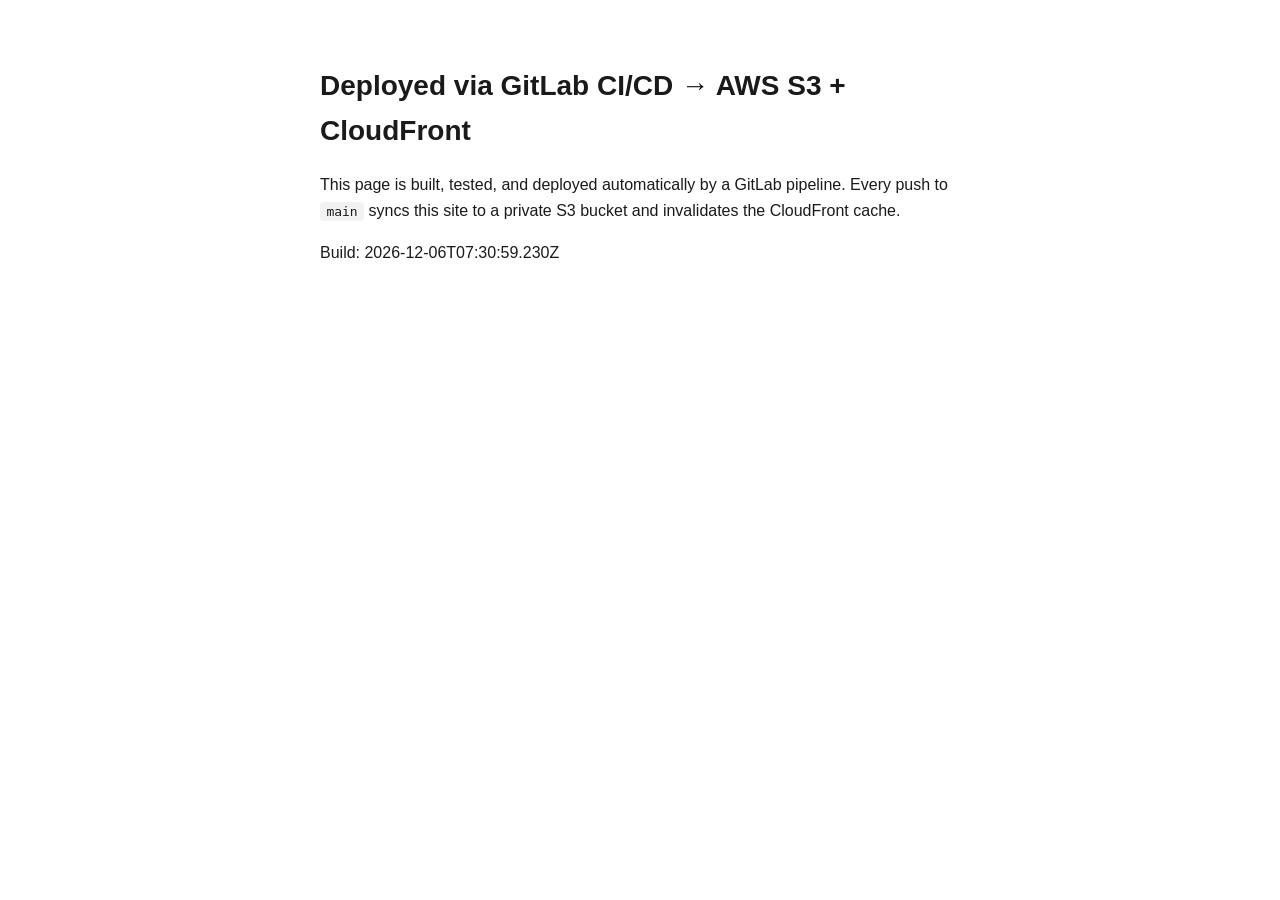
==== site/index.html @ 83e54b67 "Add GitLab CI/CD pipeline for static site deploy to AWS S3+CloudFront Build/test/deploy pipeline wit" ====
<!DOCTYPE html>
<html lang="en">
<head>
  <meta charset="UTF-8">
  <meta name="viewport" content="width=device-width, initial-scale=1.0">
  <title>Static Site on AWS via GitLab CI/CD</title>
  <link rel="stylesheet" href="style.css">
</head>
<body>
  <main>
    <h1>Deployed via GitLab CI/CD → AWS S3 + CloudFront</h1>
    <p>
      This page is built, tested, and deployed automatically by a GitLab
      pipeline. Every push to <code>main</code> syncs this site to a private
      S3 bucket and invalidates the CloudFront cache.
    </p>
    <p>Build: <span id="build-info">local</span></p>
  </main>
  <script src="script.js"></script>
</body>
</html>
---- site/style.css ----
body {
  font-family: -apple-system, BlinkMacSystemFont, "Segoe UI", sans-serif;
  max-width: 640px;
  margin: 4rem auto;
  padding: 0 1.5rem;
  color: #1a1a1a;
  line-height: 1.6;
}

h1 {
  font-size: 1.75rem;
}

code {
  background: #f2f2f2;
  padding: 0.15rem 0.4rem;
  border-radius: 4px;
}
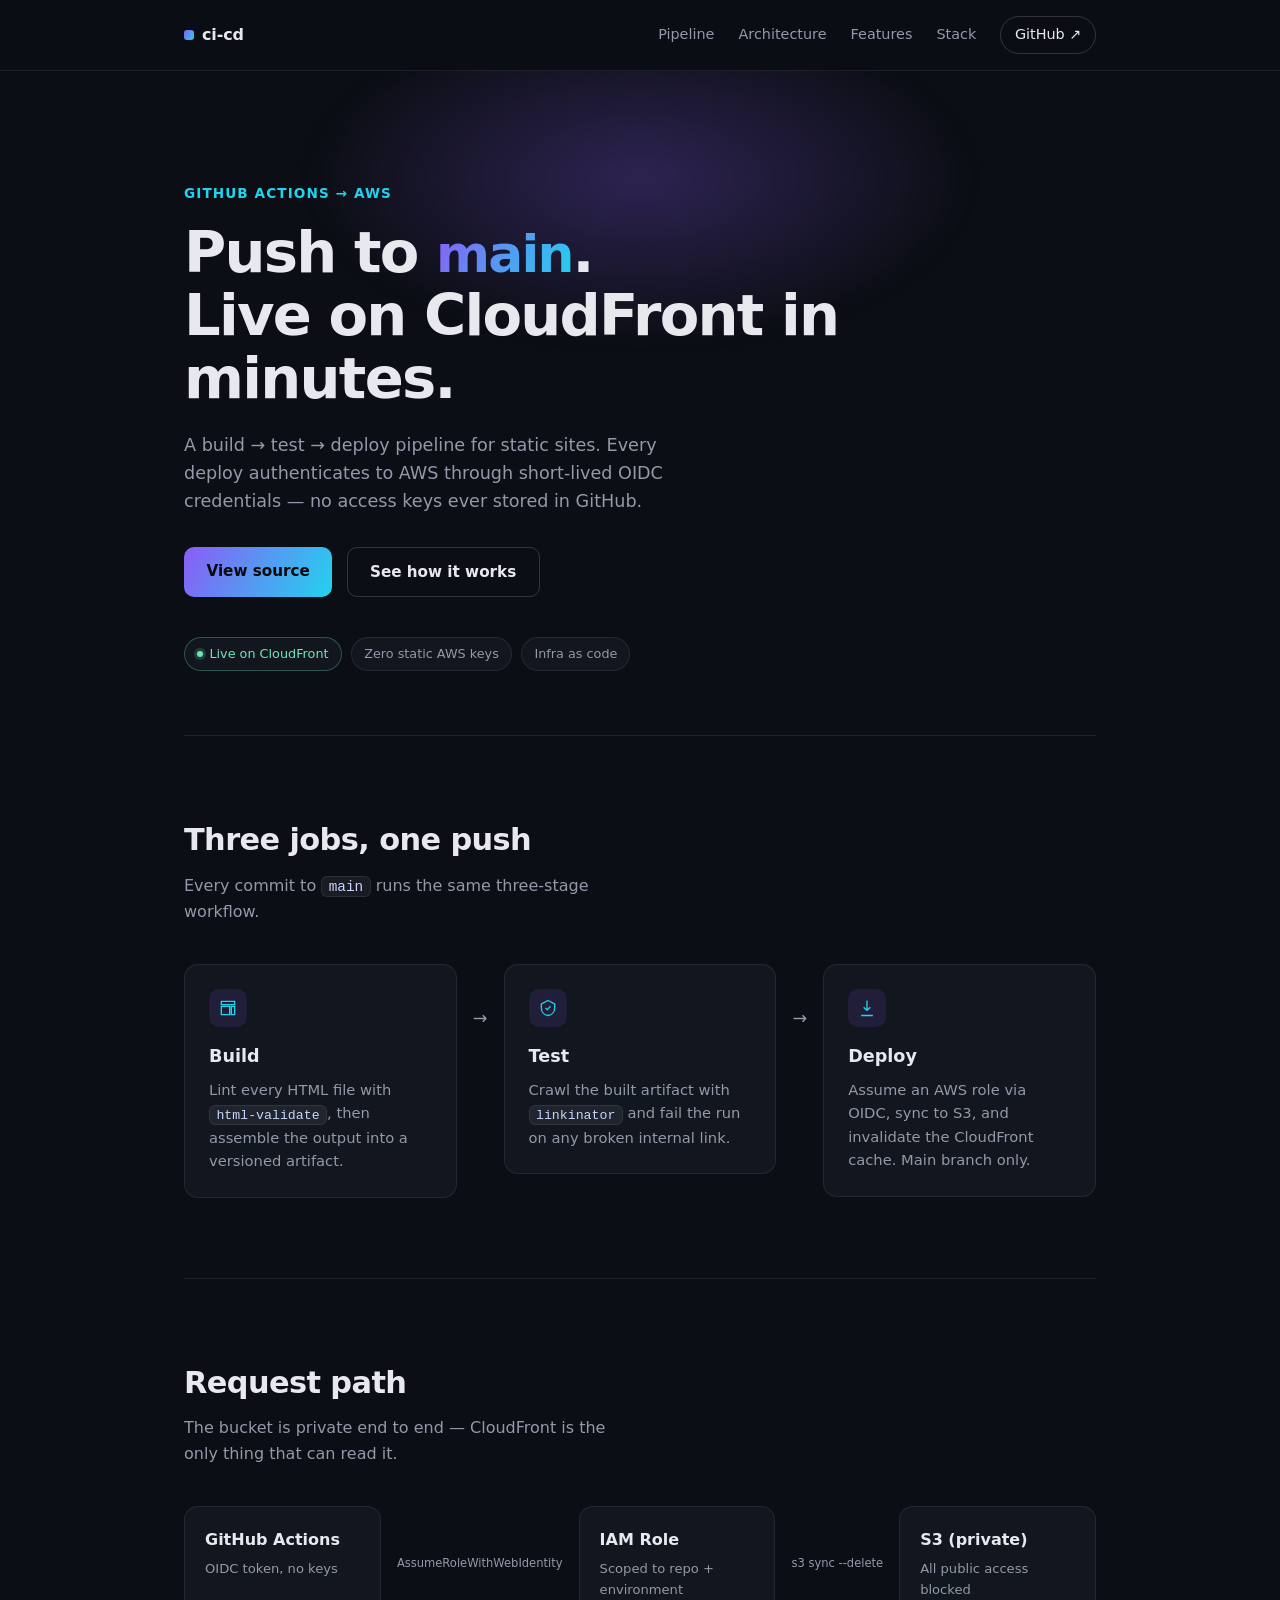
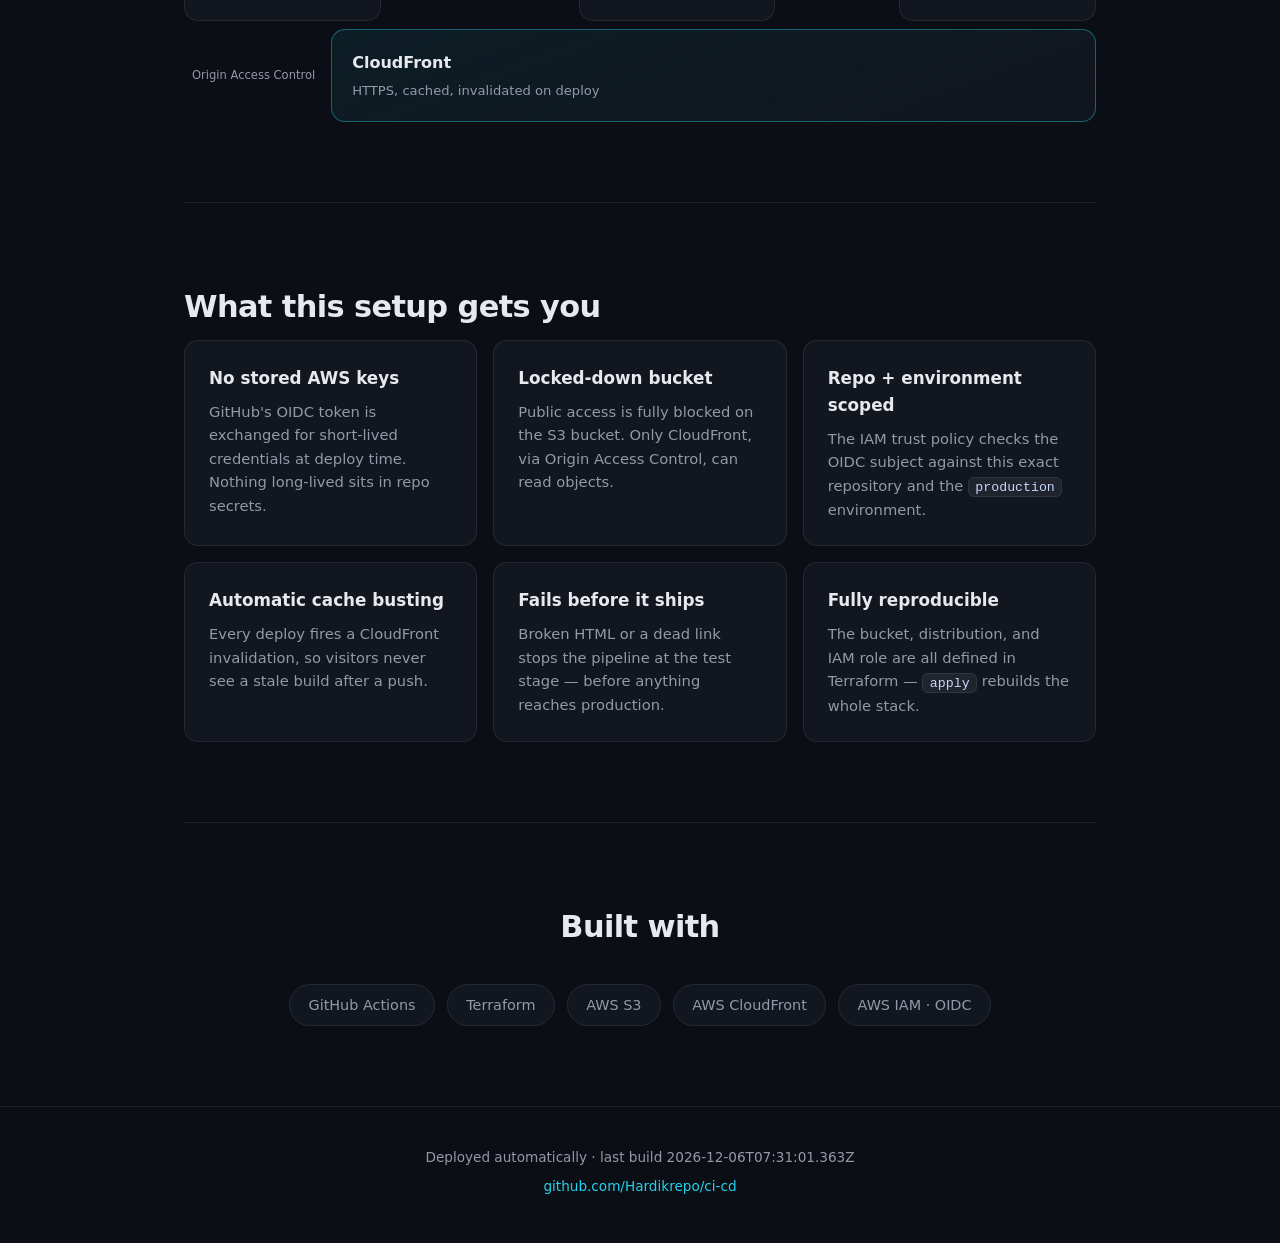
==== commit d95e5712: "Redesign static site as a landing page for the pipeline itself Dark-themed, self-contained (no exter" ====
--- a/site/index.html
+++ b/site/index.html
@@ -3,19 +3,159 @@
 <head>
   <meta charset="UTF-8">
   <meta name="viewport" content="width=device-width, initial-scale=1.0">
-  <title>Static Site on AWS via GitLab CI/CD</title>
+  <title>CI/CD → AWS · GitHub Actions to S3 + CloudFront</title>
+  <meta name="description" content="A GitHub Actions pipeline that builds, tests, and deploys a static site to a private S3 bucket behind CloudFront, authenticating to AWS via OIDC — no stored keys.">
   <link rel="stylesheet" href="style.css">
 </head>
 <body>
-  <main>
-    <h1>Deployed via GitLab CI/CD → AWS S3 + CloudFront</h1>
-    <p>
-      This page is built, tested, and deployed automatically by a GitLab
-      pipeline. Every push to <code>main</code> syncs this site to a private
-      S3 bucket and invalidates the CloudFront cache.
-    </p>
-    <p>Build: <span id="build-info">local</span></p>
+  <header class="nav">
+    <div class="nav-inner">
+      <a class="brand" href="#top">
+        <span class="brand-mark" aria-hidden="true"></span>
+        ci-cd
+      </a>
+      <nav class="nav-links">
+        <a href="#pipeline">Pipeline</a>
+        <a href="#architecture">Architecture</a>
+        <a href="#features">Features</a>
+        <a href="#stack">Stack</a>
+        <a class="nav-cta" href="https://github.com/Hardikrepo/ci-cd">GitHub ↗</a>
+      </nav>
+    </div>
+  </header>
+
+  <main id="top">
+    <section class="hero">
+      <div class="hero-glow" aria-hidden="true"></div>
+      <p class="eyebrow">GitHub Actions &rarr; AWS</p>
+      <h1>Push to <code>main</code>.<br>Live on CloudFront in minutes.</h1>
+      <p class="hero-sub">
+        A build &rarr; test &rarr; deploy pipeline for static sites. Every
+        deploy authenticates to AWS through short-lived OIDC credentials —
+        no access keys ever stored in GitHub.
+      </p>
+      <div class="hero-actions">
+        <a class="btn btn-primary" href="https://github.com/Hardikrepo/ci-cd">View source</a>
+        <a class="btn btn-ghost" href="#architecture">See how it works</a>
+      </div>
+      <div class="hero-badges">
+        <span class="badge badge-live"><span class="dot"></span> Live on CloudFront</span>
+        <span class="badge">Zero static AWS keys</span>
+        <span class="badge">Infra as code</span>
+      </div>
+    </section>
+
+    <section id="pipeline" class="section">
+      <h2>Three jobs, one push</h2>
+      <p class="section-sub">Every commit to <code>main</code> runs the same three-stage workflow.</p>
+
+      <ol class="pipeline">
+        <li class="pipeline-step">
+          <div class="pipeline-icon" aria-hidden="true">
+            <svg viewBox="0 0 24 24" fill="none" stroke="currentColor" stroke-width="1.6"><path d="M4 4h16v4H4zM4 10h10v10H4zM16 10h4v10h-4z"/></svg>
+          </div>
+          <h3>Build</h3>
+          <p>Lint every HTML file with <code>html-validate</code>, then assemble the output into a versioned artifact.</p>
+        </li>
+        <li class="pipeline-arrow" aria-hidden="true">&rarr;</li>
+        <li class="pipeline-step">
+          <div class="pipeline-icon" aria-hidden="true">
+            <svg viewBox="0 0 24 24" fill="none" stroke="currentColor" stroke-width="1.6"><path d="M9 12l2 2 4-4M12 3l8 4v5c0 5-3.5 8.5-8 9-4.5-.5-8-4-8-9V7l8-4z"/></svg>
+          </div>
+          <h3>Test</h3>
+          <p>Crawl the built artifact with <code>linkinator</code> and fail the run on any broken internal link.</p>
+        </li>
+        <li class="pipeline-arrow" aria-hidden="true">&rarr;</li>
+        <li class="pipeline-step">
+          <div class="pipeline-icon" aria-hidden="true">
+            <svg viewBox="0 0 24 24" fill="none" stroke="currentColor" stroke-width="1.6"><path d="M12 3v12m0 0l-4-4m4 4l4-4M5 21h14"/></svg>
+          </div>
+          <h3>Deploy</h3>
+          <p>Assume an AWS role via OIDC, sync to S3, and invalidate the CloudFront cache. Main branch only.</p>
+        </li>
+      </ol>
+    </section>
+
+    <section id="architecture" class="section">
+      <h2>Request path</h2>
+      <p class="section-sub">The bucket is private end to end — CloudFront is the only thing that can read it.</p>
+
+      <div class="diagram">
+        <div class="diagram-node">
+          <span class="diagram-label">GitHub Actions</span>
+          <span class="diagram-detail">OIDC token, no keys</span>
+        </div>
+        <div class="diagram-connector" aria-hidden="true">
+          <span>AssumeRoleWithWebIdentity</span>
+        </div>
+        <div class="diagram-node">
+          <span class="diagram-label">IAM Role</span>
+          <span class="diagram-detail">Scoped to repo + environment</span>
+        </div>
+        <div class="diagram-connector" aria-hidden="true">
+          <span>s3 sync --delete</span>
+        </div>
+        <div class="diagram-node">
+          <span class="diagram-label">S3 (private)</span>
+          <span class="diagram-detail">All public access blocked</span>
+        </div>
+        <div class="diagram-connector" aria-hidden="true">
+          <span>Origin Access Control</span>
+        </div>
+        <div class="diagram-node diagram-node-highlight">
+          <span class="diagram-label">CloudFront</span>
+          <span class="diagram-detail">HTTPS, cached, invalidated on deploy</span>
+        </div>
+      </div>
+    </section>
+
+    <section id="features" class="section">
+      <h2>What this setup gets you</h2>
+      <div class="grid">
+        <article class="card">
+          <h3>No stored AWS keys</h3>
+          <p>GitHub's OIDC token is exchanged for short-lived credentials at deploy time. Nothing long-lived sits in repo secrets.</p>
+        </article>
+        <article class="card">
+          <h3>Locked-down bucket</h3>
+          <p>Public access is fully blocked on the S3 bucket. Only CloudFront, via Origin Access Control, can read objects.</p>
+        </article>
+        <article class="card">
+          <h3>Repo + environment scoped</h3>
+          <p>The IAM trust policy checks the OIDC subject against this exact repository and the <code>production</code> environment.</p>
+        </article>
+        <article class="card">
+          <h3>Automatic cache busting</h3>
+          <p>Every deploy fires a CloudFront invalidation, so visitors never see a stale build after a push.</p>
+        </article>
+        <article class="card">
+          <h3>Fails before it ships</h3>
+          <p>Broken HTML or a dead link stops the pipeline at the test stage — before anything reaches production.</p>
+        </article>
+        <article class="card">
+          <h3>Fully reproducible</h3>
+          <p>The bucket, distribution, and IAM role are all defined in Terraform — <code>apply</code> rebuilds the whole stack.</p>
+        </article>
+      </div>
+    </section>
+
+    <section id="stack" class="section stack-section">
+      <h2>Built with</h2>
+      <ul class="stack-list">
+        <li>GitHub Actions</li>
+        <li>Terraform</li>
+        <li>AWS S3</li>
+        <li>AWS CloudFront</li>
+        <li>AWS IAM · OIDC</li>
+      </ul>
+    </section>
   </main>
+
+  <footer class="footer">
+    <p>Deployed automatically &middot; last build <span id="build-info">local</span></p>
+    <a href="https://github.com/Hardikrepo/ci-cd">github.com/Hardikrepo/ci-cd</a>
+  </footer>
+
   <script src="script.js"></script>
 </body>
 </html>
--- a/site/style.css
+++ b/site/style.css
@@ -1,18 +1,499 @@
+:root {
+  --bg: #0b0e14;
+  --bg-elevated: #12161f;
+  --border: rgba(255, 255, 255, 0.08);
+  --border-strong: rgba(255, 255, 255, 0.16);
+  --text: #e7e9ee;
+  --text-muted: #9399a8;
+  --accent-a: #8b5cf6;
+  --accent-b: #22d3ee;
+  --accent-gradient: linear-gradient(120deg, var(--accent-a), var(--accent-b));
+  --radius: 14px;
+  --max-width: 960px;
+}
+
+* {
+  box-sizing: border-box;
+}
+
+html {
+  scroll-behavior: smooth;
+}
+
 body {
-  font-family: -apple-system, BlinkMacSystemFont, "Segoe UI", sans-serif;
-  max-width: 640px;
-  margin: 4rem auto;
+  margin: 0;
+  background: var(--bg);
+  color: var(--text);
+  font-family: -apple-system, BlinkMacSystemFont, "Segoe UI", system-ui, sans-serif;
+  line-height: 1.6;
+  -webkit-font-smoothing: antialiased;
+}
+
+code {
+  font-family: ui-monospace, SFMono-Regular, "Cascadia Code", Consolas, monospace;
+  background: rgba(255, 255, 255, 0.06);
+  border: 1px solid var(--border);
+  padding: 0.1rem 0.4rem;
+  border-radius: 6px;
+  font-size: 0.9em;
+  color: #c9d6ff;
+}
+
+a {
+  color: inherit;
+}
+
+/* --- Nav --- */
+
+.nav {
+  position: sticky;
+  top: 0;
+  z-index: 10;
+  backdrop-filter: blur(12px);
+  background: rgba(11, 14, 20, 0.75);
+  border-bottom: 1px solid var(--border);
+}
+
+.nav-inner {
+  max-width: var(--max-width);
+  margin: 0 auto;
+  padding: 1rem 1.5rem;
+  display: flex;
+  align-items: center;
+  justify-content: space-between;
+}
+
+.brand {
+  display: flex;
+  align-items: center;
+  gap: 0.5rem;
+  font-weight: 700;
+  text-decoration: none;
+  color: var(--text);
+  letter-spacing: -0.01em;
+}
+
+.brand-mark {
+  width: 10px;
+  height: 10px;
+  border-radius: 3px;
+  background: var(--accent-gradient);
+}
+
+.nav-links {
+  display: flex;
+  align-items: center;
+  gap: 1.5rem;
+  font-size: 0.9rem;
+}
+
+.nav-links a {
+  text-decoration: none;
+  color: var(--text-muted);
+  transition: color 0.15s ease;
+}
+
+.nav-links a:hover {
+  color: var(--text);
+}
+
+.nav-cta {
+  border: 1px solid var(--border-strong);
+  padding: 0.4rem 0.85rem;
+  border-radius: 999px;
+  color: var(--text) !important;
+}
+
+/* --- Layout --- */
+
+main {
+  max-width: var(--max-width);
+  margin: 0 auto;
   padding: 0 1.5rem;
-  color: #1a1a1a;
-  line-height: 1.6;
-}
-
-h1 {
-  font-size: 1.75rem;
-}
-
-code {
-  background: #f2f2f2;
-  padding: 0.15rem 0.4rem;
-  border-radius: 4px;
-}
+}
+
+.section {
+  padding: 5rem 0;
+  border-top: 1px solid var(--border);
+}
+
+.section h2 {
+  font-size: 1.9rem;
+  margin: 0 0 0.5rem;
+  letter-spacing: -0.02em;
+}
+
+.section-sub {
+  color: var(--text-muted);
+  margin: 0 0 2.5rem;
+  max-width: 42ch;
+}
+
+/* --- Hero --- */
+
+.hero {
+  position: relative;
+  padding: 7rem 0 4rem;
+  overflow: hidden;
+}
+
+.hero-glow {
+  position: absolute;
+  top: -20%;
+  left: 50%;
+  transform: translateX(-50%);
+  width: 60rem;
+  height: 30rem;
+  background: radial-gradient(closest-side, rgba(139, 92, 246, 0.28), transparent 70%);
+  filter: blur(10px);
+  pointer-events: none;
+  z-index: -1;
+}
+
+.eyebrow {
+  color: var(--accent-b);
+  font-weight: 600;
+  font-size: 0.85rem;
+  letter-spacing: 0.08em;
+  text-transform: uppercase;
+  margin: 0 0 1rem;
+}
+
+.hero h1 {
+  font-size: clamp(2.2rem, 5vw, 3.6rem);
+  line-height: 1.1;
+  letter-spacing: -0.03em;
+  margin: 0 0 1.25rem;
+  max-width: 18ch;
+}
+
+.hero h1 code {
+  font-family: inherit;
+  background: none;
+  border: none;
+  padding: 0;
+  color: transparent;
+  background-image: var(--accent-gradient);
+  background-clip: text;
+  -webkit-background-clip: text;
+}
+
+.hero-sub {
+  color: var(--text-muted);
+  font-size: 1.1rem;
+  max-width: 46ch;
+  margin: 0 0 2rem;
+}
+
+.hero-actions {
+  display: flex;
+  gap: 0.9rem;
+  flex-wrap: wrap;
+  margin-bottom: 2.5rem;
+}
+
+.btn {
+  display: inline-block;
+  padding: 0.75rem 1.4rem;
+  border-radius: 10px;
+  font-weight: 600;
+  text-decoration: none;
+  font-size: 0.95rem;
+  transition: transform 0.15s ease, opacity 0.15s ease;
+}
+
+.btn:hover {
+  transform: translateY(-1px);
+}
+
+.btn-primary {
+  background: var(--accent-gradient);
+  color: #08090c;
+}
+
+.btn-ghost {
+  border: 1px solid var(--border-strong);
+  color: var(--text);
+}
+
+.hero-badges {
+  display: flex;
+  gap: 0.6rem;
+  flex-wrap: wrap;
+}
+
+.badge {
+  display: inline-flex;
+  align-items: center;
+  gap: 0.4rem;
+  font-size: 0.8rem;
+  color: var(--text-muted);
+  border: 1px solid var(--border);
+  padding: 0.35rem 0.75rem;
+  border-radius: 999px;
+  background: var(--bg-elevated);
+}
+
+.badge-live {
+  color: #6ee7b7;
+  border-color: rgba(110, 231, 183, 0.3);
+}
+
+.dot {
+  width: 6px;
+  height: 6px;
+  border-radius: 50%;
+  background: #6ee7b7;
+  box-shadow: 0 0 0 3px rgba(110, 231, 183, 0.18);
+}
+
+/* --- Pipeline --- */
+
+.pipeline {
+  list-style: none;
+  margin: 0;
+  padding: 0;
+  display: grid;
+  grid-template-columns: 1fr auto 1fr auto 1fr;
+  gap: 1rem;
+  align-items: start;
+}
+
+.pipeline-step {
+  background: var(--bg-elevated);
+  border: 1px solid var(--border);
+  border-radius: var(--radius);
+  padding: 1.5rem;
+}
+
+.pipeline-step h3 {
+  margin: 0.9rem 0 0.5rem;
+  font-size: 1.1rem;
+}
+
+.pipeline-step p {
+  margin: 0;
+  color: var(--text-muted);
+  font-size: 0.92rem;
+}
+
+.pipeline-icon {
+  width: 38px;
+  height: 38px;
+  border-radius: 10px;
+  display: flex;
+  align-items: center;
+  justify-content: center;
+  background: rgba(139, 92, 246, 0.12);
+  color: var(--accent-b);
+}
+
+.pipeline-icon svg {
+  width: 20px;
+  height: 20px;
+}
+
+.pipeline-arrow {
+  display: flex;
+  align-items: center;
+  justify-content: center;
+  color: var(--text-muted);
+  padding-top: 2.5rem;
+  font-size: 1.1rem;
+}
+
+/* --- Architecture diagram --- */
+
+.diagram {
+  display: flex;
+  align-items: stretch;
+  flex-wrap: wrap;
+  gap: 0.5rem;
+}
+
+.diagram-node {
+  flex: 1 1 160px;
+  background: var(--bg-elevated);
+  border: 1px solid var(--border);
+  border-radius: var(--radius);
+  padding: 1.25rem;
+  display: flex;
+  flex-direction: column;
+  gap: 0.3rem;
+  min-width: 160px;
+}
+
+.diagram-node-highlight {
+  border-color: rgba(34, 211, 238, 0.4);
+  background: linear-gradient(160deg, rgba(34, 211, 238, 0.08), var(--bg-elevated));
+}
+
+.diagram-label {
+  font-weight: 700;
+  font-size: 1rem;
+}
+
+.diagram-detail {
+  color: var(--text-muted);
+  font-size: 0.82rem;
+}
+
+.diagram-connector {
+  flex: 0 0 auto;
+  display: flex;
+  align-items: center;
+  justify-content: center;
+  min-width: 90px;
+  text-align: center;
+  color: var(--text-muted);
+  font-size: 0.72rem;
+  position: relative;
+}
+
+.diagram-connector::before {
+  content: "";
+  position: absolute;
+  top: 50%;
+  left: 0;
+  right: 0;
+  height: 1px;
+  background: var(--border-strong);
+  z-index: -1;
+}
+
+.diagram-connector span {
+  background: var(--bg);
+  padding: 0.2rem 0.5rem;
+}
+
+/* --- Feature grid --- */
+
+.grid {
+  display: grid;
+  grid-template-columns: repeat(3, 1fr);
+  gap: 1rem;
+}
+
+.card {
+  background: var(--bg-elevated);
+  border: 1px solid var(--border);
+  border-radius: var(--radius);
+  padding: 1.5rem;
+  transition: border-color 0.15s ease, transform 0.15s ease;
+}
+
+.card:hover {
+  border-color: var(--border-strong);
+  transform: translateY(-2px);
+}
+
+.card h3 {
+  margin: 0 0 0.5rem;
+  font-size: 1.05rem;
+}
+
+.card p {
+  margin: 0;
+  color: var(--text-muted);
+  font-size: 0.92rem;
+}
+
+/* --- Stack --- */
+
+.stack-section {
+  text-align: center;
+}
+
+.stack-section h2 {
+  margin-bottom: 2rem;
+}
+
+.stack-list {
+  list-style: none;
+  margin: 0;
+  padding: 0;
+  display: flex;
+  flex-wrap: wrap;
+  justify-content: center;
+  gap: 0.75rem;
+}
+
+.stack-list li {
+  border: 1px solid var(--border);
+  border-radius: 999px;
+  padding: 0.55rem 1.15rem;
+  color: var(--text-muted);
+  font-size: 0.9rem;
+  background: var(--bg-elevated);
+}
+
+/* --- 404 --- */
+
+.not-found {
+  min-height: 100vh;
+  display: flex;
+  flex-direction: column;
+  align-items: center;
+  justify-content: center;
+  text-align: center;
+  padding: 1.5rem;
+}
+
+.not-found h1 {
+  font-size: clamp(1.6rem, 4vw, 2.4rem);
+  max-width: 22ch;
+  margin: 0 0 0.75rem;
+}
+
+/* --- Footer --- */
+
+.footer {
+  border-top: 1px solid var(--border);
+  padding: 2.5rem 1.5rem 3rem;
+  text-align: center;
+  color: var(--text-muted);
+  font-size: 0.85rem;
+}
+
+.footer p {
+  margin: 0 0 0.4rem;
+}
+
+.footer a {
+  text-decoration: none;
+  color: var(--accent-b);
+}
+
+/* --- Responsive --- */
+
+@media (max-width: 720px) {
+  .pipeline {
+    grid-template-columns: 1fr;
+  }
+
+  .pipeline-arrow {
+    padding-top: 0;
+    transform: rotate(90deg);
+  }
+
+  .grid {
+    grid-template-columns: 1fr;
+  }
+
+  .diagram {
+    flex-direction: column;
+  }
+
+  .diagram-connector {
+    min-height: 40px;
+  }
+
+  .diagram-connector::before {
+    top: 0;
+    bottom: 0;
+    left: 50%;
+    right: auto;
+    width: 1px;
+    height: auto;
+  }
+}
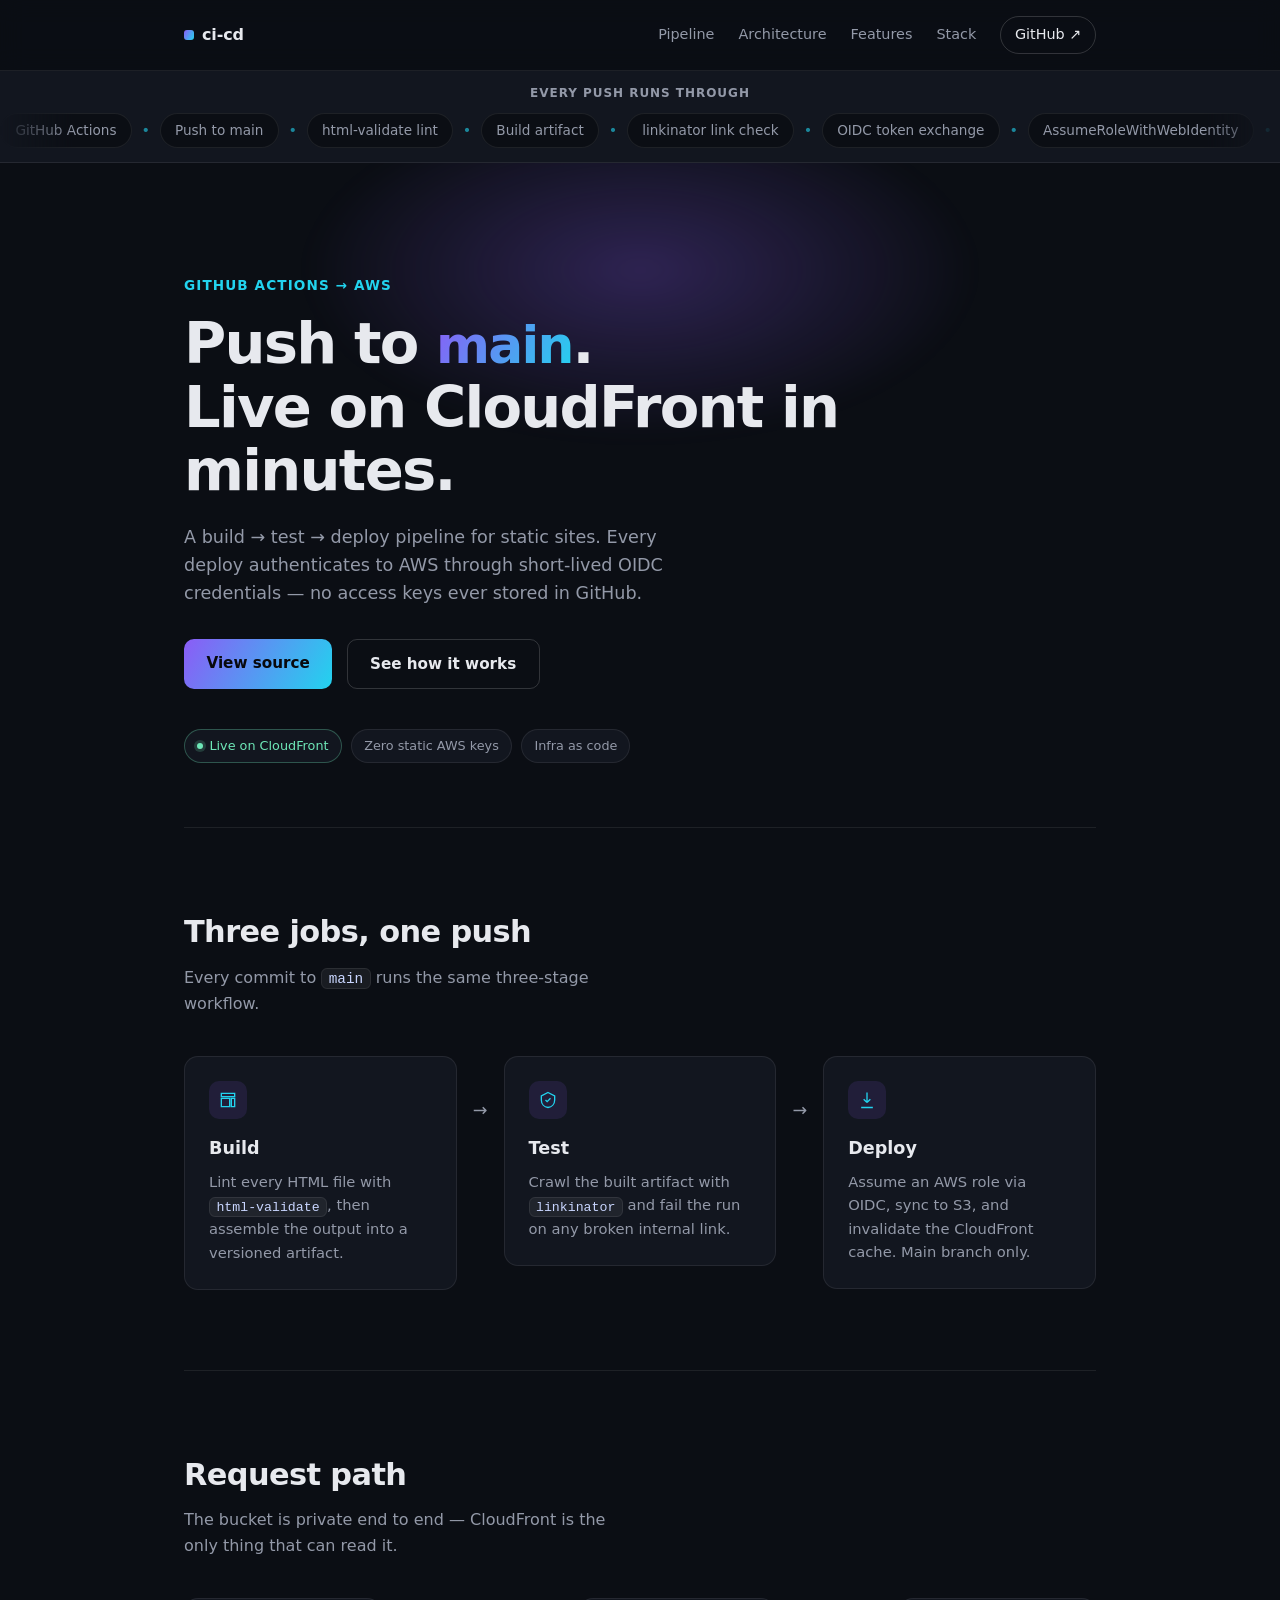
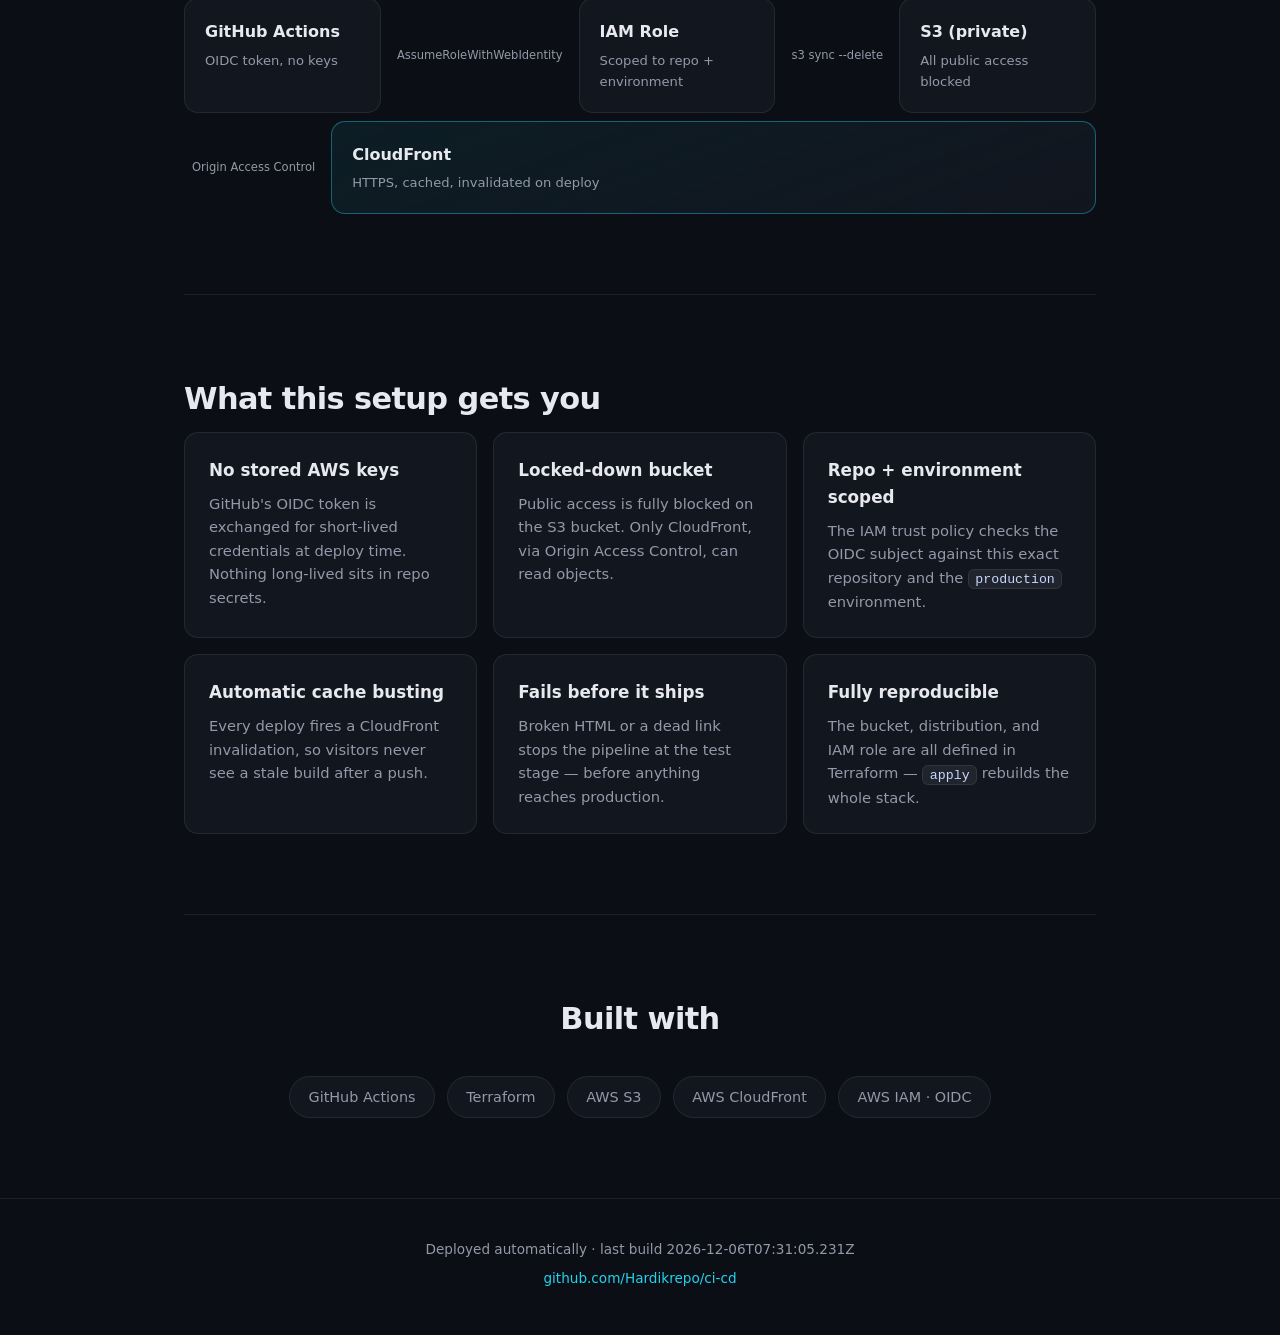
==== commit 431768d7: "Add scrolling marquee showing the full CI/CD pipeline integration Cycles through every stage a push " ====
--- a/site/index.html
+++ b/site/index.html
@@ -24,6 +24,62 @@
     </div>
   </header>
 
+  <div class="marquee-section">
+    <p class="marquee-label">Every push runs through</p>
+    <div class="marquee">
+      <div class="marquee-track">
+        <div class="marquee-group">
+          <span class="marquee-item">GitHub Actions</span>
+          <span class="marquee-sep" aria-hidden="true">&bull;</span>
+          <span class="marquee-item">Push to main</span>
+          <span class="marquee-sep" aria-hidden="true">&bull;</span>
+          <span class="marquee-item">html-validate lint</span>
+          <span class="marquee-sep" aria-hidden="true">&bull;</span>
+          <span class="marquee-item">Build artifact</span>
+          <span class="marquee-sep" aria-hidden="true">&bull;</span>
+          <span class="marquee-item">linkinator link check</span>
+          <span class="marquee-sep" aria-hidden="true">&bull;</span>
+          <span class="marquee-item">OIDC token exchange</span>
+          <span class="marquee-sep" aria-hidden="true">&bull;</span>
+          <span class="marquee-item">AssumeRoleWithWebIdentity</span>
+          <span class="marquee-sep" aria-hidden="true">&bull;</span>
+          <span class="marquee-item">IAM deploy role</span>
+          <span class="marquee-sep" aria-hidden="true">&bull;</span>
+          <span class="marquee-item">S3 sync --delete</span>
+          <span class="marquee-sep" aria-hidden="true">&bull;</span>
+          <span class="marquee-item">CloudFront invalidation</span>
+          <span class="marquee-sep" aria-hidden="true">&bull;</span>
+          <span class="marquee-item">Terraform apply</span>
+          <span class="marquee-sep" aria-hidden="true">&bull;</span>
+        </div>
+        <div class="marquee-group" aria-hidden="true">
+          <span class="marquee-item">GitHub Actions</span>
+          <span class="marquee-sep" aria-hidden="true">&bull;</span>
+          <span class="marquee-item">Push to main</span>
+          <span class="marquee-sep" aria-hidden="true">&bull;</span>
+          <span class="marquee-item">html-validate lint</span>
+          <span class="marquee-sep" aria-hidden="true">&bull;</span>
+          <span class="marquee-item">Build artifact</span>
+          <span class="marquee-sep" aria-hidden="true">&bull;</span>
+          <span class="marquee-item">linkinator link check</span>
+          <span class="marquee-sep" aria-hidden="true">&bull;</span>
+          <span class="marquee-item">OIDC token exchange</span>
+          <span class="marquee-sep" aria-hidden="true">&bull;</span>
+          <span class="marquee-item">AssumeRoleWithWebIdentity</span>
+          <span class="marquee-sep" aria-hidden="true">&bull;</span>
+          <span class="marquee-item">IAM deploy role</span>
+          <span class="marquee-sep" aria-hidden="true">&bull;</span>
+          <span class="marquee-item">S3 sync --delete</span>
+          <span class="marquee-sep" aria-hidden="true">&bull;</span>
+          <span class="marquee-item">CloudFront invalidation</span>
+          <span class="marquee-sep" aria-hidden="true">&bull;</span>
+          <span class="marquee-item">Terraform apply</span>
+          <span class="marquee-sep" aria-hidden="true">&bull;</span>
+        </div>
+      </div>
+    </div>
+  </div>
+
   <main id="top">
     <section class="hero">
       <div class="hero-glow" aria-hidden="true"></div>
--- a/site/style.css
+++ b/site/style.css
@@ -104,6 +104,78 @@
   color: var(--text) !important;
 }
 
+/* --- Marquee --- */
+
+.marquee-section {
+  background: var(--bg-elevated);
+  border-bottom: 1px solid var(--border);
+  padding: 0.85rem 0;
+}
+
+.marquee-label {
+  max-width: var(--max-width);
+  margin: 0 auto 0.6rem;
+  padding: 0 1.5rem;
+  text-align: center;
+  color: var(--text-muted);
+  font-size: 0.75rem;
+  font-weight: 600;
+  letter-spacing: 0.08em;
+  text-transform: uppercase;
+}
+
+.marquee {
+  overflow: hidden;
+  -webkit-mask-image: linear-gradient(90deg, transparent, black 6%, black 94%, transparent);
+  mask-image: linear-gradient(90deg, transparent, black 6%, black 94%, transparent);
+}
+
+.marquee-track {
+  display: flex;
+  width: max-content;
+  animation: marquee-scroll 32s linear infinite;
+}
+
+.marquee:hover .marquee-track {
+  animation-play-state: paused;
+}
+
+.marquee-group {
+  display: flex;
+  align-items: center;
+  flex-shrink: 0;
+}
+
+.marquee-item {
+  display: inline-block;
+  white-space: nowrap;
+  font-size: 0.85rem;
+  color: var(--text-muted);
+  padding: 0.35rem 0.9rem;
+  border: 1px solid var(--border);
+  border-radius: 999px;
+  background: var(--bg);
+}
+
+.marquee-sep {
+  color: var(--accent-b);
+  opacity: 0.6;
+  padding: 0 0.6rem;
+  font-size: 0.9rem;
+}
+
+@keyframes marquee-scroll {
+  to {
+    transform: translateX(-50%);
+  }
+}
+
+@media (prefers-reduced-motion: reduce) {
+  .marquee-track {
+    animation: none;
+  }
+}
+
 /* --- Layout --- */
 
 main {
